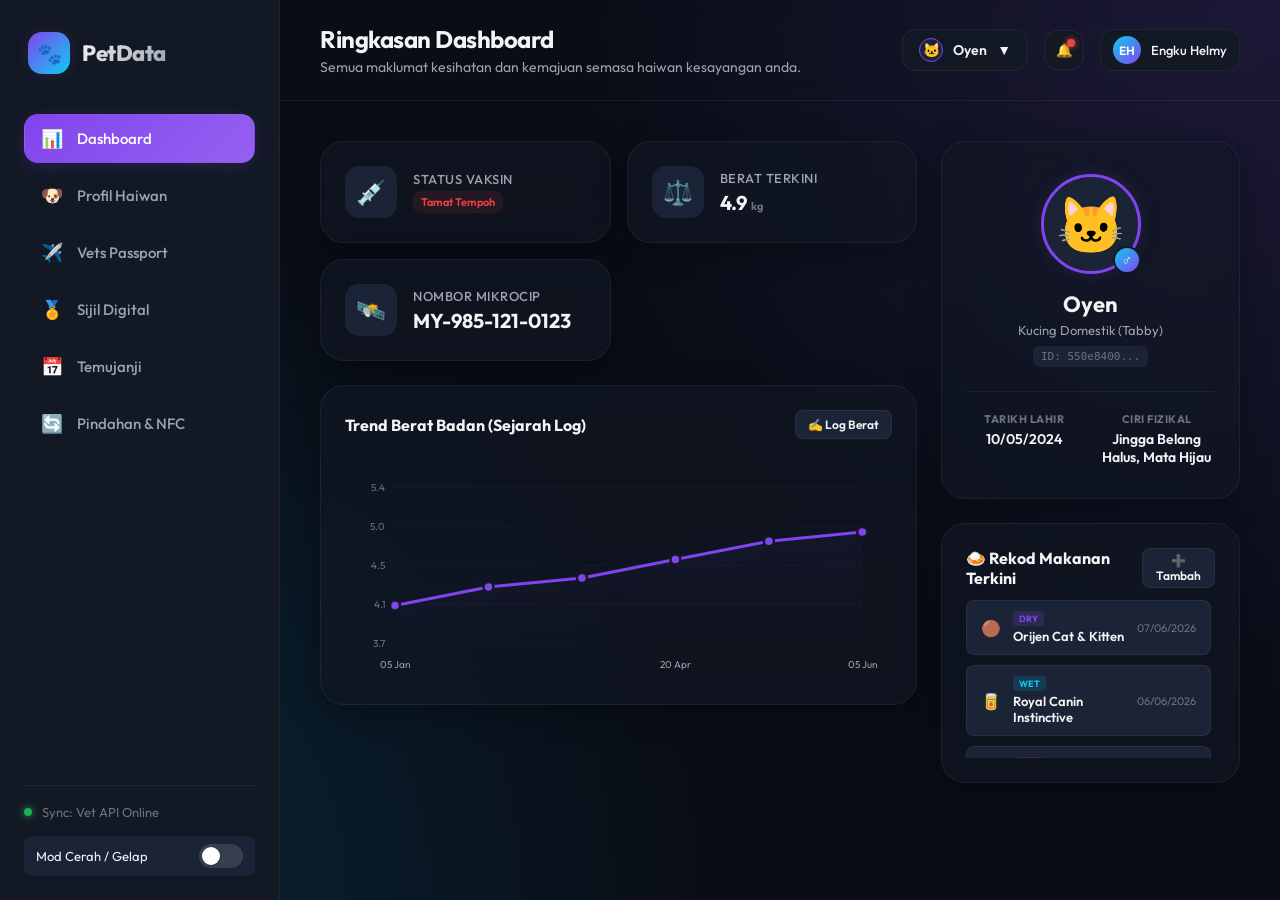
==== index.html @ 4d6a53eb "feat: Add PetData PWA dashboard - Phase 1.0 + 2.0 complete Built full-featured PWA per PETDATA_PROJE" ====
<!DOCTYPE html>
<html lang="ms">
<head>
  <meta charset="UTF-8">
  <meta name="viewport" content="width=device-width, initial-scale=1.0">
  <title>🐾 PetData — Identiti & Rekod Kesihatan Haiwan Digital</title>
  
  <!-- Manifest & PWA Tags -->
  <link rel="manifest" href="./manifest.json">
  <meta name="theme-color" content="#8B5CF6">
  <meta name="apple-mobile-web-app-capable" content="yes">
  <meta name="apple-mobile-web-app-status-bar-style" content="black-translucent">
  <meta name="apple-mobile-web-app-title" content="PetData">
  <link rel="apple-touch-icon" href="data:image/svg+xml;utf8,<svg xmlns='http://www.w3.org/2000/svg' viewBox='0 0 100 100'><rect width='100' height='100' rx='20' fill='%238B5CF6'/><text x='50' y='65' font-size='50' text-anchor='middle'>🐾</text></svg>">
  
  <!-- SEO Meta -->
  <meta name="description" content="Sistem pengurusan identiti digital dan kesihatan haiwan peliharaan bersepadu di bawah DVS Malaysia. Rekod vaksin, temujanji, pasport perjalanan, dan pindah hak milik digital.">
  <meta property="og:title" content="PetData — Identiti & Rekod Kesihatan Haiwan Digital">
  <meta property="og:description" content="Simpan profil, semak vaksinasi, urus pasport perjalanan, dan tempah rawatan klinik veterinar secara atas talian.">
  <meta property="og:type" content="website">

  <!-- Core Stylesheet -->
  <link rel="stylesheet" href="./style.css">
</head>
<body>
  <div class="app-container">
    
    <!-- --- Sidebar Navigation --- -->
    <aside class="sidebar">
      <div class="logo-container">
        <div class="logo-icon">🐾</div>
        <div class="logo-text">PetData</div>
      </div>
      
      <nav class="nav-menu">
        <div class="nav-item active" data-tab="dashboard" id="nav-dashboard">
          <span class="nav-icon">📊</span>
          <span>Dashboard</span>
        </div>
        <div class="nav-item" data-tab="profile" id="nav-profile">
          <span class="nav-icon">🐶</span>
          <span>Profil Haiwan</span>
        </div>
        <div class="nav-item" data-tab="travel" id="nav-travel">
          <span class="nav-icon">✈️</span>
          <span>Vets Passport</span>
        </div>
        <div class="nav-item" data-tab="certificates" id="nav-certificates">
          <span class="nav-icon">🏅</span>
          <span>Sijil Digital</span>
        </div>
        <div class="nav-item" data-tab="appointments" id="nav-appointments">
          <span class="nav-icon">📅</span>
          <span>Temujanji</span>
        </div>
        <div class="nav-item" data-tab="transfer-nfc" id="nav-transfer-nfc">
          <span class="nav-icon">🔄</span>
          <span>Pindahan & NFC</span>
        </div>
      </nav>
      
      <div class="sidebar-footer">
        <div class="sync-status">
          <div class="status-dot" id="sync-dot"></div>
          <span id="sync-text">Sync: Vet API Online</span>
        </div>
        <div class="theme-switch-container">
          <span>Mod Cerah / Gelap</span>
          <div class="theme-toggle" id="theme-toggle-btn" aria-label="Tukar tema visual"></div>
        </div>
      </div>
    </aside>

    <!-- --- Main Display Area --- -->
    <main class="main-window">
      
      <!-- Top Sticky Header -->
      <header class="top-header">
        <div class="header-title-section">
          <h1 id="page-title">Ringkasan Dashboard</h1>
          <p id="page-subtitle">Semua maklumat kesihatan dan kemajuan semasa haiwan kesayangan anda.</p>
        </div>
        
        <div class="header-controls">
          <!-- Pet Switcher Dropdown -->
          <div class="pet-selector-wrapper">
            <button class="pet-select-btn" id="pet-switcher-trigger">
              <div class="pet-avatar-mini" id="current-pet-avatar">🐱</div>
              <span id="current-pet-name">Loading...</span>
              <span>▼</span>
            </button>
            <div class="pet-switcher-dropdown" id="pet-switcher-dd">
              <!-- Rendered Dynamically via JS -->
              <div class="add-pet-dd-btn" id="add-pet-trigger">➕ Daftar Haiwan Baru</div>
            </div>
          </div>

          <!-- Notification Bell -->
          <button class="notif-btn" id="notif-btn-trigger" aria-label="Notifikasi">
            <span>🔔</span>
            <div class="notif-badge" id="notif-badge"></div>
          </button>
          
          <!-- User Profile -->
          <div class="user-profile-badge">
            <div class="user-avatar">EH</div>
            <span class="user-name">Engku Helmy</span>
          </div>
        </div>
      </header>

      <!-- Content Window -->
      <div class="content-body">
        
        <!-- --- SECTION 1: DASHBOARD --- -->
        <section class="tab-pane active" id="tab-dashboard">
          <div class="dashboard-grid">
            
            <div class="dashboard-left">
              <!-- Quick Stats row -->
              <div class="widget-row">
                <div class="glass-card metric-card">
                  <div class="metric-icon">💉</div>
                  <div class="metric-data">
                    <h3>Status Vaksin</h3>
                    <div class="metric-value" id="dash-vaccine-status"><span class="badge badge-green">Kemaskini</span></div>
                  </div>
                </div>
                <div class="glass-card metric-card">
                  <div class="metric-icon">⚖️</div>
                  <div class="metric-data">
                    <h3>Berat Terkini</h3>
                    <div class="metric-value"><span id="dash-weight-value">--</span> <span class="metric-label">kg</span></div>
                  </div>
                </div>
                <div class="glass-card metric-card">
                  <div class="metric-icon">🛰️</div>
                  <div class="metric-data">
                    <h3>Nombor Mikrocip</h3>
                    <div class="metric-value" id="dash-chip-value">--</div>
                  </div>
                </div>
              </div>

              <!-- Weight Chart Widget -->
              <div class="glass-card chart-widget">
                <div class="chart-header">
                  <span class="chart-title">Trend Berat Badan (Sejarah Log)</span>
                  <div class="chart-controls">
                    <button class="chart-btn" id="add-weight-log-btn">✍️ Log Berat</button>
                  </div>
                </div>
                <div class="chart-container" id="weight-chart-holder">
                  <!-- SVG Graph dynamically rendered here -->
                </div>
              </div>
            </div>

            <div class="dashboard-right">
              <!-- Quick Identity Card -->
              <div class="glass-card pet-identity-card">
                <div class="pet-avatar-large-container">
                  <div class="pet-avatar-large" id="dash-pet-avatar" style="font-size: 56px; display: flex; align-items: center; justify-content: center; background-color: var(--bg-tertiary);">🐱</div>
                  <div class="pet-tag-indicator" id="dash-pet-gender-icon">♀️</div>
                </div>
                <h2 class="pet-name-large" id="dash-pet-name">--</h2>
                <div class="pet-breed-large" id="dash-pet-breed">--</div>
                <div class="pet-uuid" id="dash-pet-uuid">--</div>
                
                <div class="profile-quick-stats">
                  <div class="stat-item">
                    <h4>Tarikh Lahir</h4>
                    <p id="dash-pet-dob">--</p>
                  </div>
                  <div class="stat-item">
                    <h4>Ciri Fizikal</h4>
                    <p id="dash-pet-colors">--</p>
                  </div>
                </div>
              </div>

              <!-- Food Log Quick View -->
              <div class="glass-card food-history-widget">
                <div class="chart-header">
                  <span class="chart-title">🍛 Rekod Makanan Terkini</span>
                  <button class="chart-btn" id="add-food-log-btn" style="padding: 4px 8px;">➕ Tambah</button>
                </div>
                <div class="food-log-list" id="dash-food-logs-container">
                  <!-- Dynamic render -->
                </div>
              </div>
            </div>

          </div>
        </section>

        <!-- --- SECTION 2: ANIMAL PROFILE --- -->
        <section class="tab-pane" id="tab-profile">
          <div class="dashboard-grid">
            
            <div class="dashboard-left">
              <div class="glass-card">
                <h2 style="margin-bottom: 20px;">Maklumat Pengenalan & Ciri Haiwan</h2>
                <form id="pet-info-form" style="display: grid; grid-template-columns: 1fr 1fr; gap: 16px;">
                  <div class="form-group">
                    <label for="prof-pet-name">Nama Haiwan</label>
                    <input type="text" class="form-control" id="prof-pet-name" required>
                  </div>
                  <div class="form-group">
                    <label for="prof-pet-species">Spesies / Baka</label>
                    <input type="text" class="form-control" id="prof-pet-species" required>
                  </div>
                  <div class="form-group">
                    <label for="prof-pet-gender">Jantina</label>
                    <select class="form-control" id="prof-pet-gender">
                      <option value="Jantan">Jantan (Male)</option>
                      <option value="Betina">Betina (Female)</option>
                    </select>
                  </div>
                  <div class="form-group">
                    <label for="prof-pet-dob">Tarikh Lahir (DOB)</label>
                    <input type="date" class="form-control" id="prof-pet-dob" required>
                  </div>
                  <div class="form-group">
                    <label for="prof-pet-chip-no">Nombor Mikrocip</label>
                    <input type="text" class="form-control" id="prof-pet-chip-no">
                  </div>
                  <div class="form-group">
                    <label for="prof-pet-chip-color">Warna Mikrocip</label>
                    <input type="text" class="form-control" id="prof-pet-chip-color">
                  </div>
                  <div class="form-group" style="grid-column: span 2;">
                    <label for="prof-pet-physical">Warna & Ciri Fizikal</label>
                    <input type="text" class="form-control" id="prof-pet-physical">
                  </div>
                  <div class="form-group" style="grid-column: span 2; display: flex; justify-content: flex-end; margin-top: 10px;">
                    <button type="submit" class="btn-primary">💾 Simpan Kemaskini</button>
                  </div>
                </form>
              </div>
            </div>

            <div class="dashboard-right">
              <div class="glass-card">
                <h3 style="margin-bottom: 16px;">Log Berat Badan Lengkap</h3>
                <form id="weight-manual-form" style="display: flex; gap: 10px; margin-bottom: 16px;">
                  <input type="number" step="0.1" class="form-control" id="weight-input-kg" placeholder="Berat (kg)" required style="flex-grow: 1;">
                  <button type="submit" class="btn-primary" style="padding: 10px 16px;">Simpan</button>
                </form>
                <div style="max-height: 250px; overflow-y: auto;">
                  <table class="history-table" style="width: 100%;">
                    <thead>
                      <tr>
                        <th>Tarikh</th>
                        <th>Berat (kg)</th>
                      </tr>
                    </thead>
                    <tbody id="profile-weight-table-body">
                      <!-- Render via JS -->
                    </tbody>
                  </table>
                </div>
              </div>
            </div>

          </div>
        </section>

        <!-- --- SECTION 3: TRAVEL HISTORY --- -->
        <section class="tab-pane" id="tab-travel">
          <div style="max-width: 800px; margin: 0 auto;">
            <div class="glass-card" style="margin-bottom: 24px;">
              <h2 style="margin-bottom: 12px;">✈️ Rekod Perjalanan (Vets Passport API)</h2>
              <p style="font-size: 14px; color: var(--text-secondary);">
                Menyemak sejarah perjalanan rentas sempadan bagi haiwan peliharaan anda yang telah didaftarkan dengan Jabatan Perkhidmatan Veterinar Malaysia (DVS).
              </p>
            </div>
            
            <div class="timeline" id="travel-timeline">
              <!-- Timelines generated via JS -->
            </div>
          </div>
        </section>

        <!-- --- SECTION 4: CERTIFICATES --- -->
        <section class="tab-pane" id="tab-certificates">
          <div style="margin-bottom: 24px; display: flex; justify-content: space-between; align-items: center; flex-wrap: wrap; gap: 16px;">
            <div>
              <h2>🏅 Vault Sijil Digital Rasmi</h2>
              <p style="font-size: 14px; color: var(--text-secondary); margin-top: 4px;">Sijil digital sah berhubung terus dengan pangkalan data Vet Registry API.</p>
            </div>
            <button class="btn-primary" id="request-cert-btn">➕ Pohon Sijil Baru</button>
          </div>

          <div class="certs-grid" id="certs-container">
            <!-- Render via JS -->
          </div>
        </section>

        <!-- --- SECTION 5: APPOINTMENTS --- -->
        <section class="tab-pane" id="tab-appointments">
          <div class="appointment-booking-grid">
            
            <div class="glass-card">
              <h2 style="margin-bottom: 20px;">📅 Tempah Temujanji Veterinar</h2>
              <form id="appointment-booking-form">
                <div class="form-group">
                  <label for="apt-service">Jenis Temujanji</label>
                  <select class="form-control" id="apt-service" required>
                    <option value="Vaksinasi & Imunisasi">Vaksinasi & Imunisasi (Vaccine)</option>
                    <option value="Pemeriksaan Kesihatan Biasa">Pemeriksaan Kesihatan Biasa (General Checkup)</option>
                    <option value="Rawatan Penyakit / Sakit">Rawatan Penyakit / Sakit (Treatment)</option>
                    <option value="Pembedahan / Neutering">Pembedahan / Sterilisasi (Surgery/Neutering)</option>
                  </select>
                </div>
                
                <div class="form-group">
                  <label for="apt-clinic">Pilih Klinik Veterinar Kerajaan</label>
                  <select class="form-control" id="apt-clinic" required>
                    <option value="Klinik Veterinar Kerajaan Daerah Petaling">Klinik Veterinar Kerajaan Daerah Petaling</option>
                    <option value="Jabatan Perkhidmatan Veterinar Negeri Selangor">Jabatan Perkhidmatan Veterinar Negeri Selangor (Shah Alam)</option>
                    <option value="Klinik Veterinar Kerajaan Wilayah Persekutuan">Klinik Veterinar Kerajaan Wilayah Persekutuan (Cheras)</option>
                    <option value="Klinik Veterinar Kerajaan Daerah Klang">Klinik Veterinar Kerajaan Daerah Klang</option>
                  </select>
                </div>

                <div class="form-group" style="margin-top: 16px;">
                  <label>Pilih Tarikh & Masa Slot</label>
                  <div class="calendar-picker" style="margin-top: 8px;">
                    <div class="calendar-header">
                      <span id="cal-month-year">Jun 2026</span>
                    </div>
                    <div class="calendar-grid" id="cal-grid-days">
                      <!-- Dynamically build days in JS -->
                    </div>
                  </div>
                </div>

                <div class="form-group" style="margin-top: 16px;">
                  <label>Slot Masa Tersedia</label>
                  <div class="slots-grid" id="slots-time-container">
                    <!-- Rendered in JS -->
                  </div>
                </div>

                <div style="display: flex; justify-content: flex-end; margin-top: 24px;">
                  <button type="submit" class="btn-primary" id="btn-book-appointment">📅 Confirm Slot Booking</button>
                </div>
              </form>
            </div>

            <div class="dashboard-right">
              <div class="glass-card">
                <h3 style="margin-bottom: 16px;">Temujanji Akan Datang</h3>
                <div style="display: flex; flex-direction: column; gap: 12px;" id="upcoming-appointments-list">
                  <!-- Dynamic items -->
                </div>
              </div>
            </div>

          </div>
        </section>

        <!-- --- SECTION 6: TRANSFER & NFC --- -->
        <section class="tab-pane" id="tab-transfer-nfc">
          <div class="dashboard-grid">
            
            <div class="dashboard-left">
              <!-- Ownership Transfer Wizard -->
              <div class="glass-card">
                <h2 style="margin-bottom: 8px;">🔄 Pindahan Hak Milik (Ownership Transfer)</h2>
                <p style="font-size: 13px; color: var(--text-secondary); margin-bottom: 24px;">Pindahkan profil haiwan secara sah kepada pemilik baru menggunakan pengesahan data MyGovID.</p>
                
                <div class="step-wizard">
                  <div class="step-node active" id="step-node-1">
                    <div class="step-circle">1</div>
                    <span>Maklumat Baru</span>
                  </div>
                  <div class="step-node" id="step-node-2">
                    <div class="step-circle">2</div>
                    <span>Pengesahan PIN</span>
                  </div>
                  <div class="step-node" id="step-node-3">
                    <div class="step-circle">3</div>
                    <span>Selesai</span>
                  </div>
                </div>

                <!-- Step 1 Content -->
                <div id="transfer-step-1-content">
                  <form id="transfer-initiate-form">
                    <div class="form-group">
                      <label for="trans-owner-ic">No. Kad Pengenalan (IC) Pemilik Baru</label>
                      <input type="text" class="form-control" id="trans-owner-ic" placeholder="Cth: 920815105233" required>
                    </div>
                    <div class="form-group">
                      <label for="trans-owner-email">Alamat Email Pemilik Baru</label>
                      <input type="email" class="form-control" id="trans-owner-email" placeholder="Cth: newowner@email.com" required>
                    </div>
                    <div class="form-group">
                      <label for="trans-reason">Sebab Pindahan</label>
                      <textarea class="form-control" id="trans-reason" rows="3" placeholder="Sebab penyerahan pemilikan..." required></textarea>
                    </div>
                    <div style="display: flex; justify-content: flex-end; margin-top: 16px;">
                      <button type="submit" class="btn-primary">Seterusnya ➡️</button>
                    </div>
                  </form>
                </div>

                <!-- Step 2 Content -->
                <div id="transfer-step-2-content" style="display: none; text-align: center; padding: 20px 0;">
                  <p style="margin-bottom: 16px;">Sila masukkan **PIN Pengesahan Kripto** pemilik semasa untuk meluluskan pindahan ini.</p>
                  <form id="transfer-pin-form" style="max-width: 300px; margin: 0 auto;">
                    <div class="form-group">
                      <input type="password" class="form-control" id="trans-pin-input" maxlength="6" placeholder="******" style="text-align: center; font-size: 24px; letter-spacing: 12px;" required>
                    </div>
                    <div style="display: flex; justify-content: center; gap: 12px; margin-top: 16px;">
                      <button type="button" class="btn-secondary" id="btn-cancel-transfer">Batal</button>
                      <button type="submit" class="btn-primary">Sahkan Transaksi 🔑</button>
                    </div>
                  </form>
                </div>

                <!-- Step 3 Content -->
                <div id="transfer-step-3-content" style="display: none; text-align: center; padding: 30px 0;">
                  <span style="font-size: 48px;">✅</span>
                  <h3 style="margin-top: 16px;">Pindahan Selesai & Berjaya!</h3>
                  <p style="font-size: 13px; color: var(--text-secondary); margin-top: 8px; max-width: 400px; margin-left: auto; margin-right: auto;">
                    Sijil pemilikan baharu sedang dijana. Notifikasi pengesahan telah dihantar kepada pemilik baru melalui e-mel dan akaun MyGovID mereka.
                  </p>
                  <button type="button" class="btn-primary" id="btn-reset-transfer" style="margin: 24px auto 0 auto;">Selesai</button>
                </div>
              </div>

              <!-- Ownership Log History -->
              <div class="glass-card" style="margin-top: 24px;">
                <h3>Rekod Log Pindahan Terdahulu (Audit Log)</h3>
                <div style="overflow-x: auto;">
                  <table class="history-table">
                    <thead>
                      <tr>
                        <th>Tarikh</th>
                        <th>Dari Pemilik</th>
                        <th>Kepada Pemilik</th>
                        <th>Status</th>
                      </tr>
                    </thead>
                    <tbody id="transfer-history-tbody">
                      <!-- Rendered dynamically -->
                    </tbody>
                  </table>
                </div>
              </div>
            </div>

            <div class="dashboard-right">
              <!-- NFC Integration Panel -->
              <div class="glass-card">
                <div class="nfc-widget">
                  <div class="nfc-status-info">
                    <div class="nfc-badge-pulse" id="nfc-pulse-indicator">
                      <div class="nfc-pulse-dot"></div>
                      <span id="nfc-status-text">Collar Active</span>
                    </div>
                    <h3 style="margin-top: 8px;">IoT Collar Smart NFC</h3>
                    <p style="font-size: 12px; color: var(--text-secondary); max-width: 200px;">
                      Imbas tag kolar pintar untuk akses pantas profil awam bagi haiwan peliharaan.
                    </p>
                  </div>
                  <button class="nfc-btn-toggle" id="btn-toggle-nfc">NFC Aktif</button>
                </div>

                <div style="margin-top: 24px; padding-top: 20px; border-top: 1px solid var(--border-color);">
                  <div class="form-group">
                    <label>UID Tag NFC Semasa</label>
                    <div style="display: flex; gap: 8px;">
                      <input type="text" class="form-control" id="nfc-uid-display" value="NTAG215_90A45F3C28" readonly style="flex-grow: 1; font-family: monospace; font-size: 13px;">
                      <button class="btn-secondary" id="btn-re-register-nfc" style="padding: 10px 14px;">Edit</button>
                    </div>
                  </div>
                </div>

                <div style="margin-top: 20px; padding: 12px; background-color: var(--bg-tertiary); border-radius: var(--radius-md); font-size: 12px;">
                  <strong>💡 Mod Kecemasan (Lost Mode):</strong> Jika haiwan anda hilang, pastikan kolar NFC diaktifkan supaya orang awam yang mengimbas tag boleh menghubungi anda secara selamat tanpa mendedahkan data privasi.
                </div>
                
                <button class="btn-secondary" id="btn-preview-public-profile" style="width: 100%; margin-top: 16px; font-weight: 600;">👁️ Lihat Profil Awam NFC</button>
              </div>
            </div>

          </div>
        </section>

      </div>
    </main>

  </div>

  <!-- --- NOTIFICATION BANNER CONTAINER --- -->
  <div class="toast-container" id="toast-holder"></div>

  <!-- --- MODAL 1: ADD / REGISTER NEW PET --- -->
  <div class="modal-overlay" id="modal-add-pet">
    <div class="modal-content">
      <div class="modal-header">
        <h3 class="modal-title">🐾 Daftar Profil Haiwan Baharu</h3>
        <button class="modal-close" id="modal-add-pet-close">&times;</button>
      </div>
      <form id="add-pet-form">
        <div class="modal-body">
          <div class="form-group">
            <label for="add-pet-name">Nama Haiwan</label>
            <input type="text" class="form-control" id="add-pet-name" placeholder="Cth: Oyen" required>
          </div>
          <div class="form-group">
            <label for="add-pet-species">Spesies / Baka</label>
            <input type="text" class="form-control" id="add-pet-species" placeholder="Cth: Kucing Tabby, Golden Retriever" required>
          </div>
          <div class="form-group">
            <label for="add-pet-gender">Jantina</label>
            <select class="form-control" id="add-pet-gender">
              <option value="Jantan">Jantan (Male)</option>
              <option value="Betina">Betina (Female)</option>
            </select>
          </div>
          <div class="form-group">
            <label for="add-pet-dob">Tarikh Lahir (DOB)</label>
            <input type="date" class="form-control" id="add-pet-dob" required>
          </div>
          <div class="form-group">
            <label for="add-pet-weight">Berat Awal (kg)</label>
            <input type="number" step="0.1" class="form-control" id="add-pet-weight" placeholder="Cth: 4.2" required>
          </div>
        </div>
        <div class="modal-footer">
          <button type="button" class="btn-secondary" id="modal-add-pet-cancel">Batal</button>
          <button type="submit" class="btn-primary">Daftar Profil 💾</button>
        </div>
      </form>
    </div>
  </div>

  <!-- --- MODAL 2: ADD FOOD LOG ENTRY --- -->
  <div class="modal-overlay" id="modal-food-log">
    <div class="modal-content">
      <div class="modal-header">
        <h3 class="modal-title">🍛 Tambah Sejarah Makanan</h3>
        <button class="modal-close" id="modal-food-log-close">&times;</button>
      </div>
      <form id="add-food-form">
        <div class="modal-body">
          <div class="form-group">
            <label for="food-type">Kategori Makanan</label>
            <select class="form-control" id="food-type" required>
              <option value="dry">Makanan Kering (Dry Food)</option>
              <option value="wet">Makanan Basah (Wet Food)</option>
              <option value="raw">Makanan Mentah (Raw Diet)</option>
              <option value="supplement">Suplemen / Vitamin</option>
            </select>
          </div>
          <div class="form-group">
            <label for="food-brand">Jenama & Nama Makanan</label>
            <input type="text" class="form-control" id="food-brand" placeholder="Cth: Royal Canin Fit 32" required>
          </div>
        </div>
        <div class="modal-footer">
          <button type="button" class="btn-secondary" id="modal-food-log-cancel">Batal</button>
          <button type="submit" class="btn-primary">Simpan Log 💾</button>
        </div>
      </form>
    </div>
  </div>

  <!-- --- MODAL 3: CERTIFICATE PRINT PREVIEW / QR VERIFICATION --- -->
  <div class="modal-overlay" id="modal-cert-viewer">
    <div class="modal-content" style="max-width: 650px;">
      <div class="modal-header">
        <h3 class="modal-title" id="cert-viewer-title">Sijil Digital Pendaftaran</h3>
        <button class="modal-close" id="modal-cert-viewer-close">&times;</button>
      </div>
      <div class="modal-body" id="cert-printable-area" style="padding: 30px; font-family: 'Outfit', sans-serif;">
        <!-- Printable / visual design system cert -->
        <div style="border: 4px double var(--primary); padding: 24px; border-radius: 12px; background-color: var(--bg-secondary); position: relative;">
          <!-- Badge overlay -->
          <div style="position: absolute; top: 20px; right: 20px; text-align: center;">
            <div id="cert-qr-holder" style="background: white; padding: 6px; border-radius: 8px; display: inline-block; margin-bottom: 4px;">
              <!-- Placeholder QR -->
              <svg width="64" height="64" viewBox="0 0 100 100" fill="black"><rect width="10" height="10" x="5" y="5"/><rect width="10" height="10" x="85" y="5"/><rect width="10" height="10" x="5" y="85"/><rect width="5" height="5" x="20" y="20"/><rect width="5" height="5" x="40" y="40"/><rect width="10" height="5" x="60" y="70"/><rect width="5" height="10" x="75" y="20"/><rect width="5" height="5" x="20" y="70"/><rect width="10" height="10" x="50" y="10"/><rect width="5" height="5" x="80" y="80"/></svg>
            </div>
            <div style="font-size: 8px; font-weight: 700; color: var(--text-secondary); text-transform: uppercase;">SCAN TO VERIFY</div>
          </div>
          
          <div style="text-align: center; margin-bottom: 24px;">
            <span style="font-size: 36px;">🇲🇾</span>
            <h2 style="font-size: 18px; letter-spacing: 1px; color: var(--text-primary); margin-top: 6px; font-weight: 800;">JABATAN PERKHIDMATAN VETERINAR MALAYSIA</h2>
            <p style="font-size: 10px; color: var(--text-muted); text-transform: uppercase; letter-spacing: 0.5px;">State Veterinary Services Department</p>
          </div>
          
          <div style="margin-bottom: 16px; text-align: center;">
            <h1 id="cert-title-internal" style="font-size: 20px; font-weight: 800; color: var(--primary);">SIJIL PENDAFTARAN HAIWAN KESAYANGAN</h1>
            <p style="font-size: 11px; color: var(--text-muted); font-family: monospace;" id="cert-id-internal">ID: PD-REG-88C15A</p>
          </div>

          <div style="display: grid; grid-template-columns: 1fr 1fr; gap: 16px; margin-top: 24px; font-size: 13px; border-top: 1px solid var(--border-color); padding-top: 16px;">
            <div>
              <span style="color: var(--text-muted); font-size: 11px; text-transform: uppercase; display: block; margin-bottom: 2px;">NAMA HAIWAN</span>
              <strong id="cert-pet-name-internal">--</strong>
            </div>
            <div>
              <span style="color: var(--text-muted); font-size: 11px; text-transform: uppercase; display: block; margin-bottom: 2px;">SPESIES / BAKA</span>
              <strong id="cert-breed-internal">--</strong>
            </div>
            <div>
              <span style="color: var(--text-muted); font-size: 11px; text-transform: uppercase; display: block; margin-bottom: 2px;">JANTINA / DOB</span>
              <strong id="cert-gender-dob-internal">--</strong>
            </div>
            <div>
              <span style="color: var(--text-muted); font-size: 11px; text-transform: uppercase; display: block; margin-bottom: 2px;">NO. MIKROCIP</span>
              <strong id="cert-chip-internal">--</strong>
            </div>
          </div>
          
          <div style="margin-top: 20px; font-size: 12px; border-top: 1px solid var(--border-color); padding-top: 16px; text-align: center;">
            <span style="color: var(--text-muted); font-size: 11px; text-transform: uppercase; display: block; margin-bottom: 2px;">PEMILIK BERDAFTAR</span>
            <strong style="font-size: 14px; color: var(--text-primary);">ENGKU HELMY BIN ENGKU MUSA</strong>
          </div>

          <div style="margin-top: 24px; display: flex; justify-content: space-between; align-items: flex-end; font-size: 11px; color: var(--text-muted);">
            <div>
              <span>Tarikh Dikeluarkan: <strong id="cert-issue-date">02/06/2026</strong></span><br>
              <span>Sah Sehingga: <strong id="cert-expiry-date">Kekal</strong></span>
            </div>
            <div style="text-align: right;">
              <span style="display: block; font-family: monospace; font-size: 9px; color: var(--success);">DIGITALLY SIGNED BY DVS VET REGISTRY</span>
              <span style="font-size: 8px;">Key Hash: SHA256_88C15A...</span>
            </div>
          </div>
        </div>
      </div>
      <div class="modal-footer">
        <button type="button" class="btn-secondary" id="modal-cert-viewer-close-btn">Tutup</button>
        <button type="button" class="btn-primary" id="btn-print-certificate">🖨️ Cetak / Muat Turun PDF</button>
      </div>
    </div>
  </div>

  <!-- --- MODAL 4: PUBLIC MINI-PROFILE PREVIEW (NFC SIMULATOR) --- -->
  <div class="modal-overlay" id="modal-public-profile">
    <div class="modal-content" style="max-width: 420px; border-color: var(--secondary);">
      <div class="modal-header" style="border-bottom-color: var(--border-color);">
        <h3 class="modal-title">📡 NFC Tag Mini-Profil Awam</h3>
        <button class="modal-close" id="modal-public-close">&times;</button>
      </div>
      <div class="modal-body" style="text-align: center; padding: 24px;">
        <div style="width: 80px; height: 80px; border-radius: 50%; border: 3px solid var(--secondary); margin: 0 auto 16px auto; font-size: 40px; display: flex; align-items: center; justify-content: center; background-color: var(--bg-tertiary);" id="pub-avatar">🐱</div>
        
        <h2 id="pub-pet-name">--</h2>
        <span class="badge badge-green" id="pub-status" style="margin-top: 8px;">STATUS: SIHAT</span>
        
        <div style="display: flex; flex-direction: column; gap: 10px; margin-top: 24px; text-align: left; background-color: var(--bg-tertiary); padding: 16px; border-radius: var(--radius-md); font-size: 13px; border: 1px solid var(--border-color);">
          <div><strong>🧬 Spesies / Baka:</strong> <span id="pub-breed">--</span></div>
          <div><strong>🎨 Ciri Fizikal:</strong> <span id="pub-colors">--</span></div>
          <div><strong>🛰️ No. Mikrocip:</strong> <span id="pub-chip" style="font-family: monospace;">--</span></div>
          <div><strong>📞 Hubungi Pemilik:</strong> <span id="pub-contact">Engku Helmy (+6019-XXXX882)</span></div>
        </div>

        <div style="margin-top: 24px;" id="report-found-section">
          <button class="btn-primary" id="btn-report-found" style="width: 100%; background: linear-gradient(135deg, var(--danger), #dc2626); box-shadow: 0 4px 15px rgba(239,68,68,0.2);">📢 Laporkan Haiwan Ini Jumpa / Hilang</button>
        </div>
      </div>
      <div class="modal-footer">
        <button type="button" class="btn-secondary" id="modal-public-close-btn" style="width: 100%;">Tutup Simulasi Scan</button>
      </div>
    </div>
  </div>

  <!-- --- SCRIPTS --- -->
  <script src="./app.js"></script>
</body>
</html>
---- style.css ----
@import url('https://fonts.googleapis.com/css2?family=Outfit:wght@300;400;500;600;700;800&display=swap');

/* --- Root Variables & Theme Tokens --- */
:root {
  /* Colors - HSL Base (Dark Mode default) */
  --bg-primary: #090d16;
  --bg-secondary: #121824;
  --bg-tertiary: #1b2336;
  --border-color: rgba(255, 255, 255, 0.06);
  --border-color-hover: rgba(255, 255, 255, 0.12);
  
  --text-primary: #f3f4f6;
  --text-secondary: #9ca3af;
  --text-muted: #6b7280;

  --primary: hsl(262, 83%, 60%);
  --primary-hover: hsl(262, 83%, 66%);
  --primary-glow: rgba(139, 92, 246, 0.15);
  
  --secondary: hsl(190, 90%, 50%);
  --secondary-hover: hsl(190, 90%, 60%);
  --secondary-glow: rgba(6, 189, 254, 0.15);

  --success: hsl(142, 72%, 40%);
  --success-bg: rgba(16, 185, 129, 0.1);
  --warning: hsl(38, 92%, 50%);
  --warning-bg: rgba(245, 158, 11, 0.1);
  --danger: hsl(0, 84%, 60%);
  --danger-bg: rgba(239, 68, 68, 0.1);

  --glass-bg: rgba(18, 24, 36, 0.65);
  --glass-blur: 16px;
  --glass-shadow: 0 8px 32px 0 rgba(0, 0, 0, 0.3);

  --font-main: 'Outfit', -apple-system, BlinkMacSystemFont, "Segoe UI", Roboto, sans-serif;
  
  --radius-sm: 8px;
  --radius-md: 14px;
  --radius-lg: 24px;
  
  --transition-fast: 0.2s cubic-bezier(0.4, 0, 0.2, 1);
  --transition-normal: 0.3s cubic-bezier(0.4, 0, 0.2, 1);
  --transition-slow: 0.5s cubic-bezier(0.4, 0, 0.2, 1);
}

/* Light Mode Override */
[data-theme="light"] {
  --bg-primary: #f8fafc;
  --bg-secondary: #ffffff;
  --bg-tertiary: #f1f5f9;
  --border-color: rgba(0, 0, 0, 0.06);
  --border-color-hover: rgba(0, 0, 0, 0.12);
  
  --text-primary: #0f172a;
  --text-secondary: #475569;
  --text-muted: #94a3b8;

  --primary: hsl(262, 83%, 54%);
  --primary-hover: hsl(262, 83%, 45%);
  --primary-glow: rgba(139, 92, 246, 0.1);

  --glass-bg: rgba(255, 255, 255, 0.75);
  --glass-shadow: 0 8px 32px 0 rgba(31, 38, 135, 0.06);
}

/* --- Base & Reset Rules --- */
* {
  box-sizing: border-box;
  margin: 0;
  padding: 0;
  scrollbar-width: thin;
  scrollbar-color: var(--border-color-hover) transparent;
}

::-webkit-scrollbar {
  width: 6px;
  height: 6px;
}
::-webkit-scrollbar-thumb {
  background: var(--border-color-hover);
  border-radius: 10px;
}
::-webkit-scrollbar-track {
  background: transparent;
}

body {
  font-family: var(--font-main);
  background-color: var(--bg-primary);
  color: var(--text-primary);
  min-height: 100vh;
  display: flex;
  overflow-x: hidden;
  transition: background-color var(--transition-normal), color var(--transition-normal);
}

button, input, select, textarea {
  font-family: inherit;
  color: inherit;
  outline: none;
}

a {
  text-decoration: none;
  color: inherit;
}

/* --- App Shell Layout --- */
.app-container {
  display: flex;
  width: 100vw;
  height: 100vh;
  position: relative;
  overflow: hidden;
}

/* --- Sidebar --- */
.sidebar {
  width: 280px;
  background-color: var(--bg-secondary);
  border-right: 1px solid var(--border-color);
  display: flex;
  flex-direction: column;
  padding: 24px;
  flex-shrink: 0;
  transition: width var(--transition-normal), transform var(--transition-normal);
  z-index: 100;
}

.logo-container {
  display: flex;
  align-items: center;
  gap: 12px;
  margin-bottom: 32px;
  padding: 8px 4px;
}

.logo-icon {
  background: linear-gradient(135deg, var(--primary), var(--secondary));
  width: 42px;
  height: 42px;
  border-radius: var(--radius-md);
  display: flex;
  align-items: center;
  justify-content: center;
  font-size: 20px;
  box-shadow: 0 0 15px var(--primary-glow);
}

.logo-text {
  font-weight: 800;
  font-size: 22px;
  letter-spacing: -0.5px;
  background: linear-gradient(135deg, var(--text-primary), var(--text-secondary));
  -webkit-background-clip: text;
  -webkit-text-fill-color: transparent;
}

.nav-menu {
  display: flex;
  flex-direction: column;
  gap: 8px;
  flex-grow: 1;
}

.nav-item {
  display: flex;
  align-items: center;
  gap: 14px;
  padding: 12px 16px;
  border-radius: var(--radius-md);
  font-size: 15px;
  font-weight: 500;
  color: var(--text-secondary);
  border: 1px solid transparent;
  cursor: pointer;
  transition: all var(--transition-fast);
}

.nav-item:hover {
  color: var(--text-primary);
  background-color: var(--bg-tertiary);
  border-color: var(--border-color);
  transform: translateX(4px);
}

.nav-item.active {
  color: #ffffff;
  background: linear-gradient(135deg, var(--primary), var(--primary-hover));
  box-shadow: 0 4px 20px var(--primary-glow);
  transform: translateX(0);
}

.nav-icon {
  font-size: 18px;
}

/* Sidebar Footer (Theme & Sync status) */
.sidebar-footer {
  margin-top: 24px;
  padding-top: 18px;
  border-top: 1px solid var(--border-color);
  display: flex;
  flex-direction: column;
  gap: 16px;
}

.sync-status {
  display: flex;
  align-items: center;
  gap: 10px;
  font-size: 13px;
  color: var(--text-muted);
}

.status-dot {
  width: 8px;
  height: 8px;
  border-radius: 50%;
  background-color: var(--success);
  box-shadow: 0 0 8px var(--success);
  position: relative;
}

.status-dot.syncing {
  background-color: var(--warning);
  box-shadow: 0 0 8px var(--warning);
  animation: pulse-warn 1.5s infinite alternate;
}

@keyframes pulse-warn {
  0% { opacity: 0.4; }
  100% { opacity: 1; }
}

/* --- Theme Toggle Switch --- */
.theme-switch-container {
  display: flex;
  align-items: center;
  justify-content: space-between;
  background-color: var(--bg-tertiary);
  padding: 8px 12px;
  border-radius: var(--radius-sm);
  font-size: 13px;
}

.theme-toggle {
  width: 44px;
  height: 24px;
  background-color: var(--border-color-hover);
  border-radius: 12px;
  position: relative;
  cursor: pointer;
  transition: background-color var(--transition-fast);
}

.theme-toggle::before {
  content: '';
  position: absolute;
  top: 3px;
  left: 3px;
  width: 18px;
  height: 18px;
  background-color: #ffffff;
  border-radius: 50%;
  transition: transform var(--transition-fast);
  box-shadow: 0 1px 3px rgba(0,0,0,0.2);
}

[data-theme="light"] .theme-toggle {
  background-color: var(--primary);
}

[data-theme="light"] .theme-toggle::before {
  transform: translateX(20px);
}

/* --- Main Display Window --- */
.main-window {
  flex-grow: 1;
  height: 100vh;
  display: flex;
  flex-direction: column;
  overflow-y: auto;
  position: relative;
  background: radial-gradient(circle at top right, var(--primary-glow), transparent 45%),
              radial-gradient(circle at bottom left, var(--secondary-glow), transparent 45%),
              var(--bg-primary);
  background-attachment: fixed;
}

/* --- Top Header Area --- */
.top-header {
  padding: 24px 40px;
  display: flex;
  align-items: center;
  justify-content: space-between;
  border-bottom: 1px solid var(--border-color);
  backdrop-filter: blur(10px);
  position: sticky;
  top: 0;
  z-index: 10;
}

.header-title-section h1 {
  font-size: 24px;
  font-weight: 700;
  letter-spacing: -0.5px;
}

.header-title-section p {
  font-size: 14px;
  color: var(--text-secondary);
  margin-top: 4px;
}

.header-controls {
  display: flex;
  align-items: center;
  gap: 16px;
}

/* Pet Switcher UI */
.pet-selector-wrapper {
  position: relative;
}

.pet-select-btn {
  background-color: var(--bg-secondary);
  border: 1px solid var(--border-color);
  border-radius: var(--radius-md);
  padding: 8px 16px;
  display: flex;
  align-items: center;
  gap: 10px;
  font-size: 14px;
  font-weight: 600;
  cursor: pointer;
  transition: all var(--transition-fast);
}

.pet-select-btn:hover {
  background-color: var(--bg-tertiary);
  border-color: var(--border-color-hover);
}

.pet-avatar-mini {
  width: 24px;
  height: 24px;
  border-radius: 50%;
  object-fit: cover;
  background-color: var(--bg-tertiary);
  border: 1.5px solid var(--primary);
  display: flex;
  align-items: center;
  justify-content: center;
}

.pet-switcher-dropdown {
  position: absolute;
  top: calc(100% + 8px);
  right: 0;
  width: 240px;
  background-color: var(--glass-bg);
  backdrop-filter: blur(var(--glass-blur));
  border: 1px solid var(--border-color);
  border-radius: var(--radius-md);
  box-shadow: var(--glass-shadow);
  padding: 8px;
  display: none;
  flex-direction: column;
  gap: 4px;
  z-index: 50;
  transform: translateY(-10px);
  opacity: 0;
  transition: opacity var(--transition-fast), transform var(--transition-fast);
}

.pet-switcher-dropdown.show {
  display: flex;
  transform: translateY(0);
  opacity: 1;
}

.dropdown-item {
  display: flex;
  align-items: center;
  justify-content: space-between;
  padding: 10px 12px;
  border-radius: var(--radius-sm);
  cursor: pointer;
  transition: background var(--transition-fast);
}

.dropdown-item:hover {
  background-color: var(--bg-tertiary);
}

.dropdown-item-info {
  display: flex;
  align-items: center;
  gap: 10px;
}

.dropdown-item-name {
  font-size: 14px;
  font-weight: 600;
}

.dropdown-item-breed {
  font-size: 11px;
  color: var(--text-muted);
}

.add-pet-dd-btn {
  display: flex;
  align-items: center;
  justify-content: center;
  gap: 8px;
  padding: 10px;
  margin-top: 6px;
  border-top: 1px solid var(--border-color);
  font-size: 13px;
  font-weight: 600;
  color: var(--primary);
  width: 100%;
  text-align: center;
  cursor: pointer;
}

.add-pet-dd-btn:hover {
  background-color: rgba(139, 92, 246, 0.05);
}

/* User Profile Badge */
.user-profile-badge {
  display: flex;
  align-items: center;
  gap: 10px;
  padding: 6px 12px;
  border-radius: var(--radius-md);
  background-color: var(--bg-secondary);
  border: 1px solid var(--border-color);
}

.user-avatar {
  width: 28px;
  height: 28px;
  border-radius: 50%;
  background: linear-gradient(135deg, var(--secondary), var(--primary));
  display: flex;
  align-items: center;
  justify-content: center;
  font-weight: 600;
  font-size: 12px;
  color: #fff;
}

.user-name {
  font-size: 13px;
  font-weight: 500;
}

/* Notification Button */
.notif-btn {
  background: var(--bg-secondary);
  border: 1px solid var(--border-color);
  width: 40px;
  height: 40px;
  border-radius: var(--radius-md);
  display: flex;
  align-items: center;
  justify-content: center;
  cursor: pointer;
  position: relative;
  transition: all var(--transition-fast);
}

.notif-btn:hover {
  background-color: var(--bg-tertiary);
  border-color: var(--border-color-hover);
}

.notif-badge {
  position: absolute;
  top: 8px;
  right: 8px;
  width: 8px;
  height: 8px;
  background-color: var(--danger);
  border-radius: 50%;
  box-shadow: 0 0 6px var(--danger);
}

/* --- Main Dashboard Container --- */
.content-body {
  padding: 40px;
  flex-grow: 1;
}

.tab-pane {
  display: none;
  animation: fade-in 0.4s ease forwards;
}

.tab-pane.active {
  display: block;
}

@keyframes fade-in {
  from { opacity: 0; transform: translateY(10px); }
  to { opacity: 1; transform: translateY(0); }
}

/* --- Dashboard Overview Widgets --- */
.dashboard-grid {
  display: grid;
  grid-template-columns: 2fr 1fr;
  gap: 24px;
  margin-bottom: 24px;
}

@media (max-width: 1024px) {
  .dashboard-grid {
    grid-template-columns: 1fr;
  }
}

.dashboard-left {
  display: flex;
  flex-direction: column;
  gap: 24px;
}

.widget-row {
  display: grid;
  grid-template-columns: repeat(auto-fit, minmax(220px, 1fr));
  gap: 16px;
}

/* Widget Cards */
.glass-card {
  background-color: var(--glass-bg);
  backdrop-filter: blur(var(--glass-blur));
  border: 1px solid var(--border-color);
  border-radius: var(--radius-lg);
  box-shadow: var(--glass-shadow);
  padding: 24px;
  transition: border-color var(--transition-fast), transform var(--transition-fast);
  position: relative;
  overflow: hidden;
}

.glass-card:hover {
  border-color: var(--border-color-hover);
  transform: translateY(-2px);
}

.metric-card {
  display: flex;
  align-items: center;
  gap: 16px;
}

.metric-icon {
  width: 52px;
  height: 52px;
  border-radius: var(--radius-md);
  background: var(--bg-tertiary);
  display: flex;
  align-items: center;
  justify-content: center;
  font-size: 24px;
}

.metric-data h3 {
  font-size: 13px;
  color: var(--text-secondary);
  font-weight: 500;
  text-transform: uppercase;
  letter-spacing: 0.5px;
}

.metric-value {
  font-size: 20px;
  font-weight: 700;
  margin-top: 4px;
  display: flex;
  align-items: baseline;
  gap: 4px;
}

.metric-label {
  font-size: 11px;
  color: var(--text-muted);
}

/* SVG Chart Styles */
.chart-widget {
  height: 320px;
  display: flex;
  flex-direction: column;
  justify-content: space-between;
}

.chart-header {
  display: flex;
  justify-content: space-between;
  align-items: center;
}

.chart-title {
  font-size: 16px;
  font-weight: 700;
}

.chart-controls {
  display: flex;
  gap: 8px;
}

.chart-btn {
  background-color: var(--bg-tertiary);
  border: 1px solid var(--border-color);
  font-size: 12px;
  font-weight: 600;
  padding: 6px 12px;
  border-radius: var(--radius-sm);
  cursor: pointer;
}

.chart-btn:hover {
  border-color: var(--border-color-hover);
}

.chart-container {
  flex-grow: 1;
  width: 100%;
  margin-top: 16px;
  position: relative;
}

/* SVGs Styling */
.chart-svg {
  width: 100%;
  height: 100%;
  overflow: visible;
}

.chart-line {
  fill: none;
  stroke: var(--primary);
  stroke-width: 3;
  stroke-linecap: round;
  stroke-linejoin: round;
  filter: drop-shadow(0 4px 10px var(--primary-glow));
  stroke-dasharray: 1000;
  stroke-dashoffset: 1000;
  animation: draw-line 2s ease-out forwards;
}

@keyframes draw-line {
  to { stroke-dashoffset: 0; }
}

.chart-area {
  fill: url(#chart-gradient);
  opacity: 0.15;
}

.chart-grid-line {
  stroke: var(--border-color);
  stroke-width: 1;
  stroke-dasharray: 4;
}

.chart-point {
  fill: var(--primary);
  stroke: var(--bg-secondary);
  stroke-width: 2.5;
  transition: r var(--transition-fast), fill var(--transition-fast);
  cursor: pointer;
}

.chart-point:hover {
  r: 7;
  fill: var(--secondary);
}

.chart-label-text {
  font-size: 10px;
  fill: var(--text-secondary);
  text-anchor: middle;
}

/* Sidebar Dashboard Info (Right Panel) */
.dashboard-right {
  display: flex;
  flex-direction: column;
  gap: 24px;
}

/* Animal Profile card details */
.pet-identity-card {
  display: flex;
  flex-direction: column;
  align-items: center;
  text-align: center;
  padding: 32px 24px;
}

.pet-avatar-large-container {
  position: relative;
  margin-bottom: 16px;
}

.pet-avatar-large {
  width: 100px;
  height: 100px;
  border-radius: 50%;
  object-fit: cover;
  border: 3px solid var(--primary);
  box-shadow: 0 0 20px var(--primary-glow);
}

.pet-tag-indicator {
  position: absolute;
  bottom: 0;
  right: 0;
  width: 28px;
  height: 28px;
  background: linear-gradient(135deg, var(--secondary), var(--primary));
  border-radius: 50%;
  display: flex;
  align-items: center;
  justify-content: center;
  font-size: 14px;
  border: 2px solid var(--bg-secondary);
}

.pet-name-large {
  font-size: 22px;
  font-weight: 700;
}

.pet-breed-large {
  font-size: 13px;
  color: var(--text-secondary);
  margin-top: 4px;
}

.pet-uuid {
  font-size: 11px;
  font-family: monospace;
  color: var(--text-muted);
  background-color: var(--bg-tertiary);
  padding: 4px 8px;
  border-radius: 6px;
  margin-top: 8px;
}

.profile-quick-stats {
  display: grid;
  grid-template-columns: 1fr 1fr;
  width: 100%;
  border-top: 1px solid var(--border-color);
  margin-top: 24px;
  padding-top: 20px;
  gap: 16px;
}

.stat-item h4 {
  font-size: 11px;
  color: var(--text-muted);
  text-transform: uppercase;
  letter-spacing: 0.5px;
}

.stat-item p {
  font-size: 14px;
  font-weight: 600;
  margin-top: 4px;
}

/* Food Logs List styling */
.food-history-widget {
  display: flex;
  flex-direction: column;
  max-height: 260px;
}

.food-log-list {
  display: flex;
  flex-direction: column;
  gap: 10px;
  overflow-y: auto;
  margin-top: 12px;
  padding-right: 4px;
}

.food-log-item {
  display: flex;
  align-items: center;
  justify-content: space-between;
  padding: 10px 14px;
  background-color: var(--bg-tertiary);
  border: 1px solid var(--border-color);
  border-radius: var(--radius-sm);
  font-size: 13px;
}

.food-log-icon {
  font-size: 16px;
}

.food-log-info {
  display: flex;
  flex-direction: column;
  gap: 2px;
  flex-grow: 1;
  margin-left: 12px;
}

.food-type-badge {
  font-size: 9px;
  padding: 2px 6px;
  border-radius: 4px;
  font-weight: 700;
  width: fit-content;
  text-transform: uppercase;
}

.food-type-dry { background-color: rgba(139, 92, 246, 0.15); color: var(--primary); }
.food-type-wet { background-color: rgba(6, 189, 254, 0.15); color: var(--secondary); }
.food-type-raw { background-color: rgba(239, 68, 68, 0.15); color: var(--danger); }
.food-type-supplement { background-color: rgba(16, 185, 129, 0.15); color: var(--success); }

.food-log-brand {
  font-weight: 600;
}

.food-log-date {
  font-size: 11px;
  color: var(--text-muted);
}

/* --- Timeline Styles (Travel & Medical) --- */
.timeline {
  position: relative;
  padding-left: 32px;
  margin-top: 16px;
}

.timeline::before {
  content: '';
  position: absolute;
  left: 11px;
  top: 8px;
  bottom: 8px;
  width: 2px;
  background-color: var(--border-color);
}

.timeline-item {
  position: relative;
  margin-bottom: 24px;
}

.timeline-item:last-child {
  margin-bottom: 0;
}

.timeline-badge {
  position: absolute;
  left: -32px;
  top: 4px;
  width: 24px;
  height: 24px;
  border-radius: 50%;
  background-color: var(--bg-tertiary);
  border: 2px solid var(--border-color);
  display: flex;
  align-items: center;
  justify-content: center;
  font-size: 12px;
  z-index: 2;
}

.timeline-item.status-green .timeline-badge { border-color: var(--success); }
.timeline-item.status-yellow .timeline-badge { border-color: var(--warning); }
.timeline-item.status-red .timeline-badge { border-color: var(--danger); }

.timeline-content {
  background-color: var(--bg-secondary);
  border: 1px solid var(--border-color);
  border-radius: var(--radius-md);
  padding: 16px 20px;
}

.timeline-header {
  display: flex;
  justify-content: space-between;
  align-items: center;
  margin-bottom: 6px;
}

.timeline-title {
  font-size: 15px;
  font-weight: 700;
}

.timeline-date {
  font-size: 12px;
  color: var(--text-muted);
}

.timeline-desc {
  font-size: 13px;
  color: var(--text-secondary);
}

.timeline-details {
  display: flex;
  gap: 16px;
  margin-top: 10px;
  font-size: 11px;
  color: var(--text-muted);
  flex-wrap: wrap;
}

.flag-icon {
  font-size: 14px;
}

/* --- Certificates Tab Layout --- */
.certs-grid {
  display: grid;
  grid-template-columns: repeat(auto-fill, minmax(280px, 1fr));
  gap: 24px;
}

.cert-card {
  display: flex;
  flex-direction: column;
  justify-content: space-between;
  height: 220px;
}

.cert-header {
  display: flex;
  justify-content: space-between;
  align-items: flex-start;
}

.cert-type {
  font-size: 12px;
  font-weight: 700;
  text-transform: uppercase;
  color: var(--primary);
}

.cert-status {
  font-size: 10px;
  padding: 3px 8px;
  border-radius: 12px;
  font-weight: 600;
}

.cert-name {
  font-size: 18px;
  font-weight: 700;
  margin-top: 12px;
}

.cert-meta {
  font-size: 12px;
  color: var(--text-secondary);
  margin-top: 6px;
}

.cert-footer {
  display: flex;
  justify-content: space-between;
  align-items: center;
  border-top: 1px solid var(--border-color);
  padding-top: 14px;
  margin-top: auto;
}

.cert-id {
  font-family: monospace;
  font-size: 11px;
  color: var(--text-muted);
}

.cert-btn-group {
  display: flex;
  gap: 8px;
}

.btn-icon {
  background: var(--bg-tertiary);
  border: 1px solid var(--border-color);
  width: 32px;
  height: 32px;
  border-radius: 8px;
  display: flex;
  align-items: center;
  justify-content: center;
  cursor: pointer;
  transition: all var(--transition-fast);
}

.btn-icon:hover {
  border-color: var(--border-color-hover);
  background-color: var(--bg-secondary);
}

/* --- Status badges --- */
.badge {
  font-size: 11px;
  padding: 4px 8px;
  border-radius: var(--radius-sm);
  font-weight: 600;
}

.badge-green { background-color: var(--success-bg); color: var(--success); }
.badge-yellow { background-color: var(--warning-bg); color: var(--warning); }
.badge-red { background-color: var(--danger-bg); color: var(--danger); }

/* --- Ownership Transfer Tab --- */
.transfer-container {
  max-width: 680px;
  margin: 0 auto;
  display: flex;
  flex-direction: column;
  gap: 24px;
}

.step-wizard {
  display: flex;
  justify-content: space-between;
  position: relative;
  margin-bottom: 12px;
}

.step-wizard::before {
  content: '';
  position: absolute;
  top: 14px;
  left: 20px;
  right: 20px;
  height: 2px;
  background-color: var(--border-color);
  z-index: 1;
}

.step-node {
  display: flex;
  flex-direction: column;
  align-items: center;
  position: relative;
  z-index: 2;
  gap: 8px;
  font-size: 12px;
  color: var(--text-muted);
}

.step-circle {
  width: 30px;
  height: 30px;
  border-radius: 50%;
  background-color: var(--bg-secondary);
  border: 2px solid var(--border-color);
  display: flex;
  align-items: center;
  justify-content: center;
  font-weight: 700;
  transition: all var(--transition-fast);
}

.step-node.active .step-circle {
  border-color: var(--primary);
  background-color: var(--primary);
  color: #fff;
  box-shadow: 0 0 10px var(--primary-glow);
}

.step-node.completed .step-circle {
  border-color: var(--success);
  background-color: var(--success);
  color: #fff;
}

.step-node.active { color: var(--text-primary); font-weight: 600; }
.step-node.completed { color: var(--success); }

/* Forms */
.form-group {
  display: flex;
  flex-direction: column;
  gap: 8px;
  margin-bottom: 16px;
}

.form-group label {
  font-size: 13px;
  font-weight: 600;
  color: var(--text-secondary);
}

.form-control {
  background-color: var(--bg-secondary);
  border: 1px solid var(--border-color);
  padding: 12px 16px;
  border-radius: var(--radius-md);
  font-size: 14px;
  transition: border-color var(--transition-fast);
}

.form-control:focus {
  border-color: var(--primary);
  box-shadow: 0 0 8px var(--primary-glow);
}

.btn-primary {
  background: linear-gradient(135deg, var(--primary), var(--primary-hover));
  color: #fff;
  border: none;
  padding: 12px 24px;
  border-radius: var(--radius-md);
  font-weight: 600;
  font-size: 14px;
  cursor: pointer;
  transition: all var(--transition-fast);
  display: flex;
  align-items: center;
  justify-content: center;
  gap: 8px;
  box-shadow: 0 4px 15px var(--primary-glow);
}

.btn-primary:hover {
  transform: translateY(-1px);
  box-shadow: 0 6px 20px var(--primary-glow);
}

.btn-secondary {
  background-color: var(--bg-tertiary);
  border: 1px solid var(--border-color);
  padding: 12px 24px;
  border-radius: var(--radius-md);
  font-weight: 600;
  font-size: 14px;
  cursor: pointer;
  transition: all var(--transition-fast);
}

.btn-secondary:hover {
  border-color: var(--border-color-hover);
  background-color: var(--bg-secondary);
}

/* History logs list */
.history-table {
  width: 100%;
  border-collapse: collapse;
  margin-top: 12px;
}

.history-table th, .history-table td {
  padding: 12px 16px;
  text-align: left;
  border-bottom: 1px solid var(--border-color);
  font-size: 13px;
}

.history-table th {
  font-weight: 700;
  color: var(--text-secondary);
}

/* --- NFC Collar register box --- */
.nfc-widget {
  display: flex;
  align-items: center;
  justify-content: space-between;
  padding: 24px;
  background: radial-gradient(circle at top right, rgba(6, 189, 254, 0.1), transparent),
              var(--glass-bg);
  border-radius: var(--radius-lg);
  border: 1px solid var(--border-color);
}

.nfc-status-info {
  display: flex;
  flex-direction: column;
  gap: 6px;
}

.nfc-badge-pulse {
  display: inline-flex;
  align-items: center;
  gap: 8px;
  font-size: 11px;
  font-weight: 700;
  text-transform: uppercase;
  color: var(--secondary);
}

.nfc-pulse-dot {
  width: 8px;
  height: 8px;
  background-color: var(--secondary);
  border-radius: 50%;
  animation: pulse-cyan 1.5s infinite;
}

@keyframes pulse-cyan {
  0% { transform: scale(0.9); opacity: 0.5; box-shadow: 0 0 0 0 rgba(6, 189, 254, 0.5); }
  70% { transform: scale(1); opacity: 1; box-shadow: 0 0 0 8px rgba(6, 189, 254, 0); }
  100% { transform: scale(0.9); opacity: 0.5; box-shadow: 0 0 0 0 rgba(6, 189, 254, 0); }
}

.nfc-btn-toggle {
  background-color: var(--bg-tertiary);
  border: 1px solid var(--border-color);
  border-radius: var(--radius-md);
  padding: 8px 16px;
  font-weight: 600;
  font-size: 13px;
  cursor: pointer;
}

.nfc-btn-toggle:hover {
  border-color: var(--secondary);
}

/* --- Appointment Booking elements --- */
.appointment-booking-grid {
  display: grid;
  grid-template-columns: 1.5fr 1fr;
  gap: 24px;
}

@media (max-width: 768px) {
  .appointment-booking-grid {
    grid-template-columns: 1fr;
  }
}

.calendar-picker {
  background-color: var(--bg-secondary);
  border: 1px solid var(--border-color);
  border-radius: var(--radius-md);
  padding: 16px;
}

.calendar-header {
  display: flex;
  justify-content: space-between;
  align-items: center;
  margin-bottom: 12px;
  font-weight: 700;
}

.calendar-grid {
  display: grid;
  grid-template-columns: repeat(7, 1fr);
  gap: 8px;
  text-align: center;
}

.calendar-day-label {
  font-size: 11px;
  font-weight: 700;
  color: var(--text-muted);
}

.calendar-day {
  aspect-ratio: 1;
  display: flex;
  align-items: center;
  justify-content: center;
  border-radius: 8px;
  font-size: 13px;
  cursor: pointer;
  transition: all var(--transition-fast);
}

.calendar-day:hover:not(.empty) {
  background-color: var(--bg-tertiary);
}

.calendar-day.active {
  background-color: var(--primary) !important;
  color: #fff;
  font-weight: 700;
}

.calendar-day.disabled {
  color: var(--text-muted);
  opacity: 0.3;
  pointer-events: none;
}

.slots-grid {
  display: grid;
  grid-template-columns: repeat(auto-fill, minmax(100px, 1fr));
  gap: 10px;
  margin-top: 12px;
}

.slot-item {
  border: 1px solid var(--border-color);
  background-color: var(--bg-secondary);
  text-align: center;
  padding: 10px;
  border-radius: 8px;
  font-size: 12px;
  font-weight: 600;
  cursor: pointer;
  transition: all var(--transition-fast);
}

.slot-item:hover:not(.booked) {
  border-color: var(--primary);
}

.slot-item.active {
  background-color: var(--primary);
  color: #fff;
  border-color: var(--primary);
}

.slot-item.booked {
  opacity: 0.3;
  pointer-events: none;
  background-color: var(--bg-tertiary);
}

/* --- Modals / Overlays --- */
.modal-overlay {
  position: fixed;
  top: 0;
  left: 0;
  width: 100vw;
  height: 100vh;
  background-color: rgba(0, 0, 0, 0.6);
  backdrop-filter: blur(8px);
  z-index: 1000;
  display: none;
  align-items: center;
  justify-content: center;
  padding: 20px;
  animation: fade-in 0.3s ease forwards;
}

.modal-overlay.show {
  display: flex;
}

.modal-content {
  background-color: var(--bg-secondary);
  border: 1px solid var(--border-color-hover);
  border-radius: var(--radius-lg);
  width: 100%;
  max-width: 520px;
  box-shadow: 0 20px 50px rgba(0,0,0,0.5);
  animation: slide-up 0.3s cubic-bezier(0.4, 0, 0.2, 1) forwards;
  overflow: hidden;
}

@keyframes slide-up {
  from { transform: translateY(30px); opacity: 0; }
  to { transform: translateY(0); opacity: 1; }
}

.modal-header {
  padding: 20px 24px;
  border-bottom: 1px solid var(--border-color);
  display: flex;
  justify-content: space-between;
  align-items: center;
}

.modal-title {
  font-size: 18px;
  font-weight: 700;
}

.modal-close {
  background: none;
  border: none;
  font-size: 20px;
  cursor: pointer;
  color: var(--text-secondary);
  transition: color var(--transition-fast);
}

.modal-close:hover {
  color: var(--text-primary);
}

.modal-body {
  padding: 24px;
  max-height: 70vh;
  overflow-y: auto;
}

.modal-footer {
  padding: 16px 24px;
  border-top: 1px solid var(--border-color);
  display: flex;
  justify-content: flex-end;
  gap: 12px;
  background-color: var(--bg-tertiary);
}

/* Certificate Print Template styling */
@media print {
  body {
    background: #fff;
    color: #000;
  }
  .sidebar, .top-header, .top-header-section, .btn-primary, .btn-secondary, .btn-icon, .modal-close {
    display: none !important;
  }
  .main-window {
    background: none;
    overflow: visible;
  }
  .modal-overlay {
    position: absolute;
    background: none;
    backdrop-filter: none;
    padding: 0;
  }
  .modal-content {
    border: none;
    box-shadow: none;
    max-width: 100%;
  }
}

/* Notification banner */
.toast-container {
  position: fixed;
  bottom: 24px;
  right: 24px;
  display: flex;
  flex-direction: column;
  gap: 12px;
  z-index: 2000;
}

.toast {
  background-color: var(--bg-secondary);
  border-left: 4px solid var(--primary);
  border-right: 1px solid var(--border-color);
  border-top: 1px solid var(--border-color);
  border-bottom: 1px solid var(--border-color);
  padding: 16px 20px;
  border-radius: var(--radius-sm);
  box-shadow: var(--glass-shadow);
  display: flex;
  align-items: center;
  gap: 12px;
  min-width: 300px;
  animation: slide-left 0.3s cubic-bezier(0.4, 0, 0.2, 1) forwards;
}

.toast.toast-success { border-left-color: var(--success); }
.toast.toast-warning { border-left-color: var(--warning); }
.toast.toast-danger { border-left-color: var(--danger); }

@keyframes slide-left {
  from { transform: translateX(50px); opacity: 0; }
  to { transform: translateX(0); opacity: 1; }
}

/* Responsive UI Adjustments */
@media (max-width: 768px) {
  body {
    flex-direction: column;
  }

  .app-container {
    flex-direction: column;
  }

  .sidebar {
    width: 100%;
    height: auto;
    border-right: none;
    border-bottom: 1px solid var(--border-color);
    padding: 16px 24px;
    flex-direction: row;
    align-items: center;
    justify-content: space-between;
  }

  .logo-container {
    margin-bottom: 0;
    padding: 0;
  }

  .nav-menu {
    position: fixed;
    bottom: 0;
    left: 0;
    right: 0;
    flex-direction: row;
    background-color: var(--bg-secondary);
    border-top: 1px solid var(--border-color);
    padding: 10px 16px;
    justify-content: space-around;
    z-index: 100;
    box-shadow: 0 -4px 20px rgba(0,0,0,0.15);
  }

  .nav-item {
    flex-direction: column;
    gap: 4px;
    padding: 8px;
    font-size: 10px;
    border: none;
  }

  .nav-item:hover {
    transform: none;
    background-color: transparent;
  }

  .nav-item.active {
    background: none;
    color: var(--primary);
    box-shadow: none;
  }

  .nav-item span:last-child {
    display: none; /* Hide labels on mobile bottom bar */
  }

  .sidebar-footer {
    display: none; /* Hide footer on mobile */
  }

  .main-window {
    height: calc(100vh - 75px - 60px); /* Adjust height for mobile top/bottom bars */
  }

  .top-header {
    padding: 16px 20px;
  }

  .content-body {
    padding: 20px 16px 80px 16px; /* Extra padding bottom for mobile menu */
  }
}
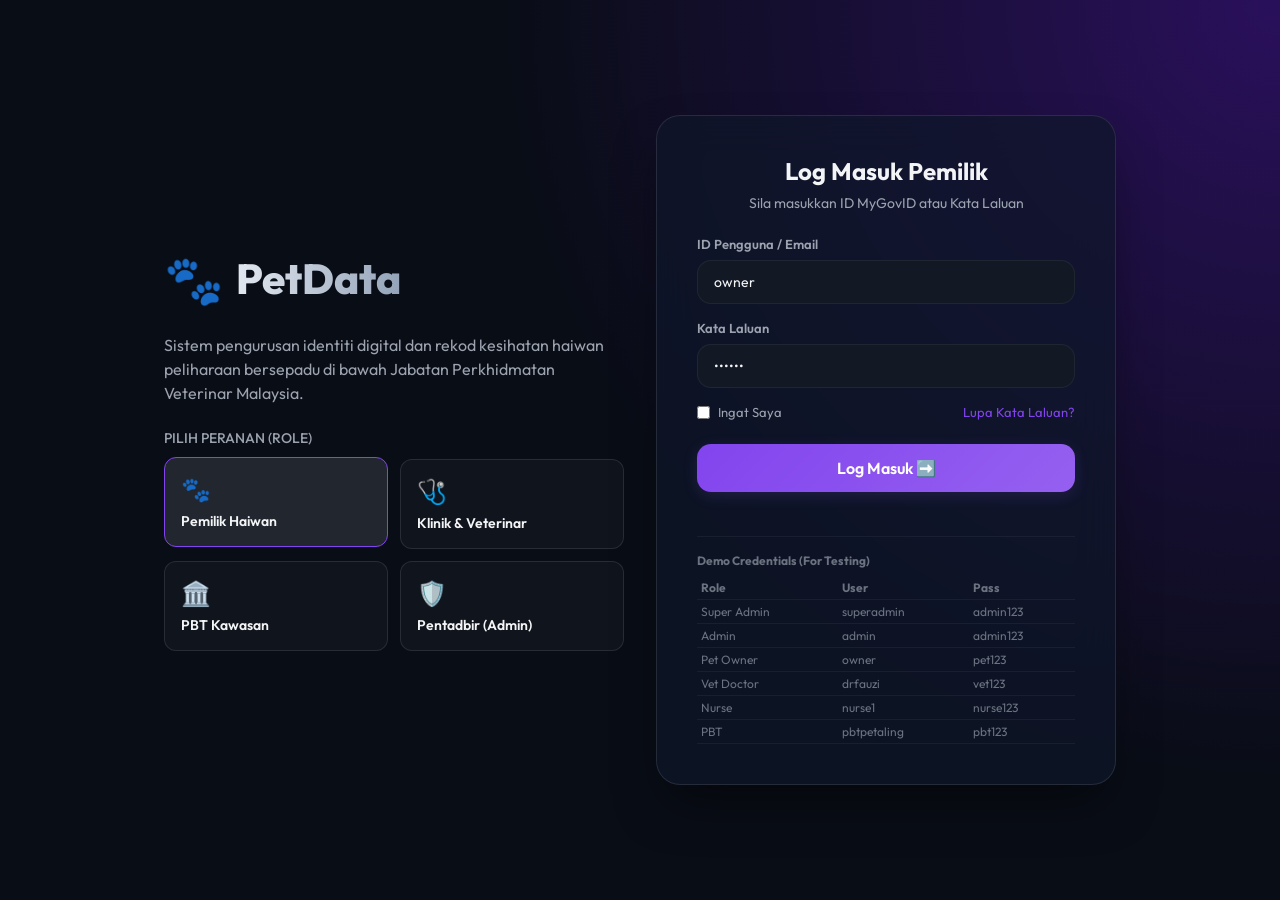
==== commit 76ea4204: "feat: Add Role-Based Access Control (RBAC) and Login Portal - Added login.html with role selector ca" ====
--- a/index.html
+++ b/index.html
@@ -102,10 +102,14 @@
           </button>
           
           <!-- User Profile -->
-          <div class="user-profile-badge">
-            <div class="user-avatar">EH</div>
-            <span class="user-name">Engku Helmy</span>
-          </div>
+          <div class="user-profile-badge" style="display: flex; align-items: center; gap: 10px;">
+            <div class="user-avatar" id="user-avatar-display">--</div>
+            <div style="display: flex; flex-direction: column; line-height: 1.2;">
+              <span class="user-name" id="user-name-display" style="font-weight: 600;">Loading...</span>
+              <span id="user-role-display" style="font-size: 11px; font-weight: 600;">--</span>
+            </div>
+          </div>
+          <button id="logout-btn" class="btn-secondary" style="padding: 6px 12px; font-size: 12px; margin-left: 8px; border-color: rgba(239, 68, 68, 0.3); color: var(--danger);">Log Keluar</button>
         </div>
       </header>
 
@@ -675,6 +679,17 @@
   </div>
 
   <!-- --- SCRIPTS --- -->
+  <script src="./auth.js"></script>
+  <script>
+    document.addEventListener('DOMContentLoaded', () => {
+      // 1. Guard the route: Only 'user' role allowed here
+      const currentUser = requireAuth(['user']);
+      if (!currentUser) return; // Will redirect
+
+      // 2. Inject standard auth header UI (Name, Avatar, Role Badge, Logout)
+      injectAuthHeader(currentUser);
+    });
+  </script>
   <script src="./app.js"></script>
 </body>
 </html>
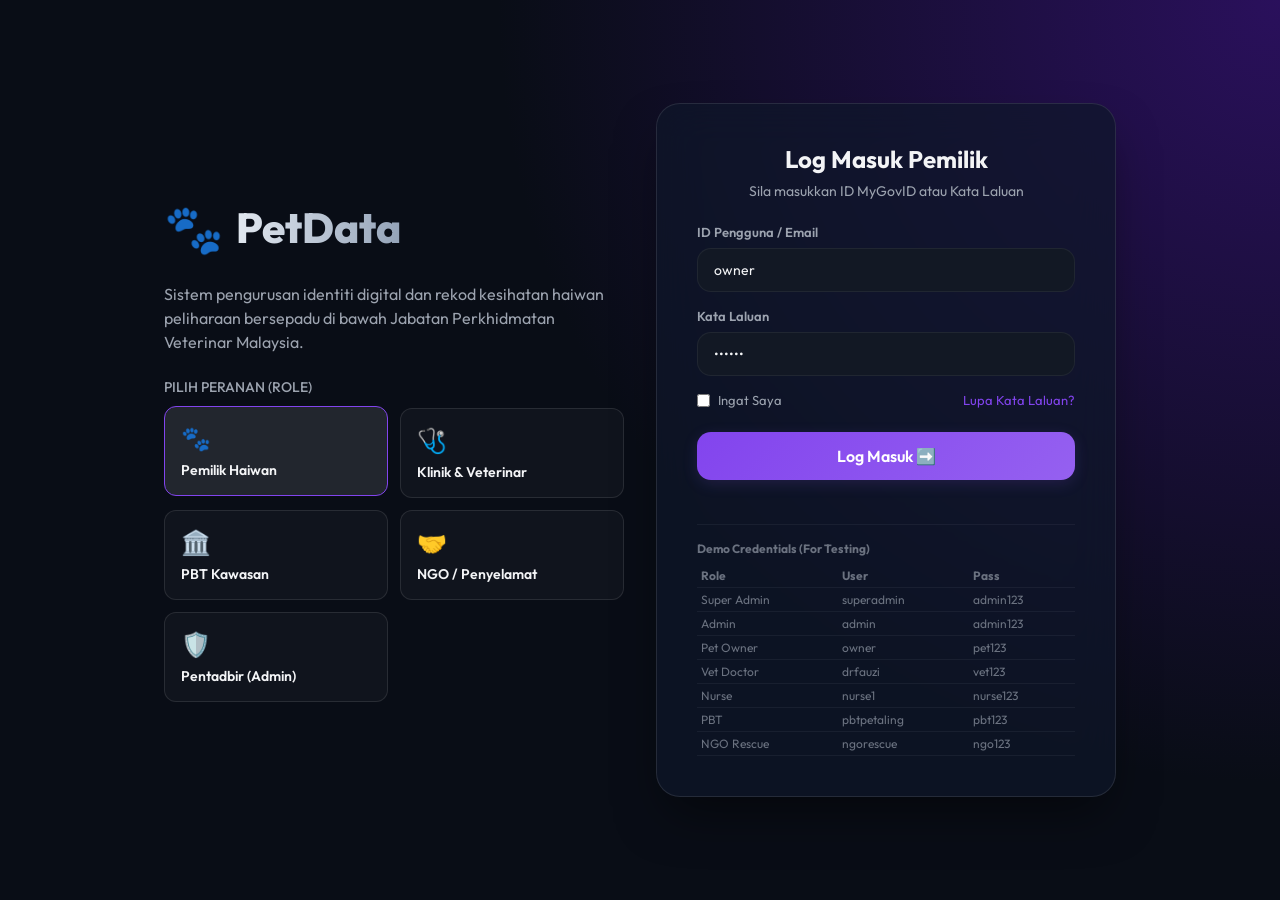
==== commit a1412cc4: "feat: Sync NGO Abuse Reports to PBT and display Awareness on Public Page" ====
--- a/index.html
+++ b/index.html
@@ -57,6 +57,10 @@
           <span class="nav-icon">🔄</span>
           <span>Pindahan & NFC</span>
         </div>
+        <div class="nav-item" data-tab="community" id="nav-community">
+          <span class="nav-icon">🤝</span>
+          <span>Kempen & Kesedaran</span>
+        </div>
       </nav>
       
       <div class="sidebar-footer">
@@ -540,8 +544,74 @@
           <button type="button" class="btn-secondary" id="modal-add-pet-cancel">Batal</button>
           <button type="submit" class="btn-primary">Daftar Profil 💾</button>
         </div>
-      </form>
-    </div>
+        <!-- SECTION: COMMUNITY (Kempen & Kesedaran) -->
+        <section class="tab-pane" id="tab-community">
+          <div class="dashboard-grid">
+            <!-- Fundraising Campaigns -->
+            <div class="glass-card">
+              <h2>Kempen Bantuan & Kutipan Dana NGO</h2>
+              <p style="color: var(--text-secondary); font-size: 13px; margin-bottom: 16px;">Sumbang untuk perubatan dan penjagaan haiwan terbiar yang dikendalikan oleh rakan NGO kami.</p>
+              
+              <div style="display: flex; flex-direction: column; gap: 16px;">
+                <div style="border: 1px solid var(--border-color); border-radius: var(--radius-md); padding: 12px; background: rgba(255,255,255,0.02);">
+                  <div style="display: flex; gap: 12px; align-items: center;">
+                    <div style="width: 80px; height: 80px; border-radius: var(--radius-sm); overflow: hidden; background: #333;">
+                      <img src="https://images.unsplash.com/photo-1548767797-d8c844163c4c?auto=format&fit=crop&w=400&q=80" style="width: 100%; height: 100%; object-fit: cover;">
+                    </div>
+                    <div style="flex-grow: 1;">
+                      <h4 style="margin: 0; font-size: 15px;">Dana Perubatan Pembedahan Kucing (Bubu)</h4>
+                      <p style="font-size: 12px; color: var(--text-muted); margin: 4px 0;">Oleh: Penyelamat Haiwan Malaysia</p>
+                      <!-- Progress -->
+                      <div style="width: 100%; height: 6px; background: rgba(255,255,255,0.1); border-radius: 3px; margin-top: 8px; overflow: hidden;">
+                         <div style="width: 50%; height: 100%; background: linear-gradient(90deg, var(--primary), var(--secondary));"></div>
+                      </div>
+                      <div style="display: flex; justify-content: space-between; font-size: 11px; margin-top: 4px; font-weight: 600;">
+                         <span>Terkumpul: RM 1,250</span>
+                         <span>Sasaran: RM 2,500</span>
+                      </div>
+                    </div>
+                  </div>
+                  <button class="btn-primary" style="width: 100%; margin-top: 12px; padding: 8px; font-size: 13px;">Sumbang Sekarang (ToyyibPay)</button>
+                </div>
+              </div>
+            </div>
+
+            <!-- Lost & Found Radar -->
+            <div class="glass-card">
+              <h2>Radar Haiwan Hilang / Ditemui</h2>
+              <p style="color: var(--text-secondary); font-size: 13px; margin-bottom: 16px;">Membantu menyatukan haiwan peliharaan dengan pemilik sah mereka.</p>
+              
+              <div style="display: flex; flex-direction: column; gap: 12px;">
+                <!-- Lost Item -->
+                <div style="display: flex; gap: 12px; padding: 12px; border: 1px solid rgba(245, 158, 11, 0.3); border-radius: var(--radius-md); background: rgba(245, 158, 11, 0.05);">
+                  <div style="width: 60px; height: 60px; border-radius: var(--radius-sm); overflow: hidden; border: 2px solid var(--warning);">
+                    <img src="https://images.unsplash.com/photo-1543852786-1cf6624b9987?auto=format&fit=crop&w=100&q=80" style="width: 100%; height: 100%; object-fit: cover;">
+                  </div>
+                  <div>
+                    <h4 style="margin: 0; color: var(--warning); font-size: 14px;">HILANG: Kucing Parsi (Oreo)</h4>
+                    <p style="margin: 4px 0; font-size: 12px; color: var(--text-secondary);">Lokasi: USJ 11, Subang Jaya</p>
+                    <button class="btn-secondary" style="padding: 4px 8px; font-size: 11px; margin-top: 4px; border-color: var(--warning); color: var(--warning);">Lapor Penemuan</button>
+                  </div>
+                </div>
+
+                <!-- Found Item -->
+                <div style="display: flex; gap: 12px; padding: 12px; border: 1px solid rgba(16, 185, 129, 0.3); border-radius: var(--radius-md); background: rgba(16, 185, 129, 0.05);">
+                  <div style="width: 60px; height: 60px; border-radius: var(--radius-sm); overflow: hidden; border: 2px solid var(--success);">
+                    <img src="https://images.unsplash.com/photo-1583511655857-d19b40a7a54e?auto=format&fit=crop&w=100&q=80" style="width: 100%; height: 100%; object-fit: cover;">
+                  </div>
+                  <div>
+                    <h4 style="margin: 0; color: var(--success); font-size: 14px;">DITEMUI: Anjing Baka Mix</h4>
+                    <p style="margin: 4px 0; font-size: 12px; color: var(--text-secondary);">Kini berada di Shelter NGO. Ada mikrocip.</p>
+                    <button class="btn-primary" style="padding: 4px 8px; font-size: 11px; margin-top: 4px; background: var(--success);">Semak Tuntutan</button>
+                  </div>
+                </div>
+              </div>
+            </div>
+          </div>
+        </section>
+
+      </div>
+    </main>
   </div>
 
   <!-- --- MODAL 2: ADD FOOD LOG ENTRY --- -->
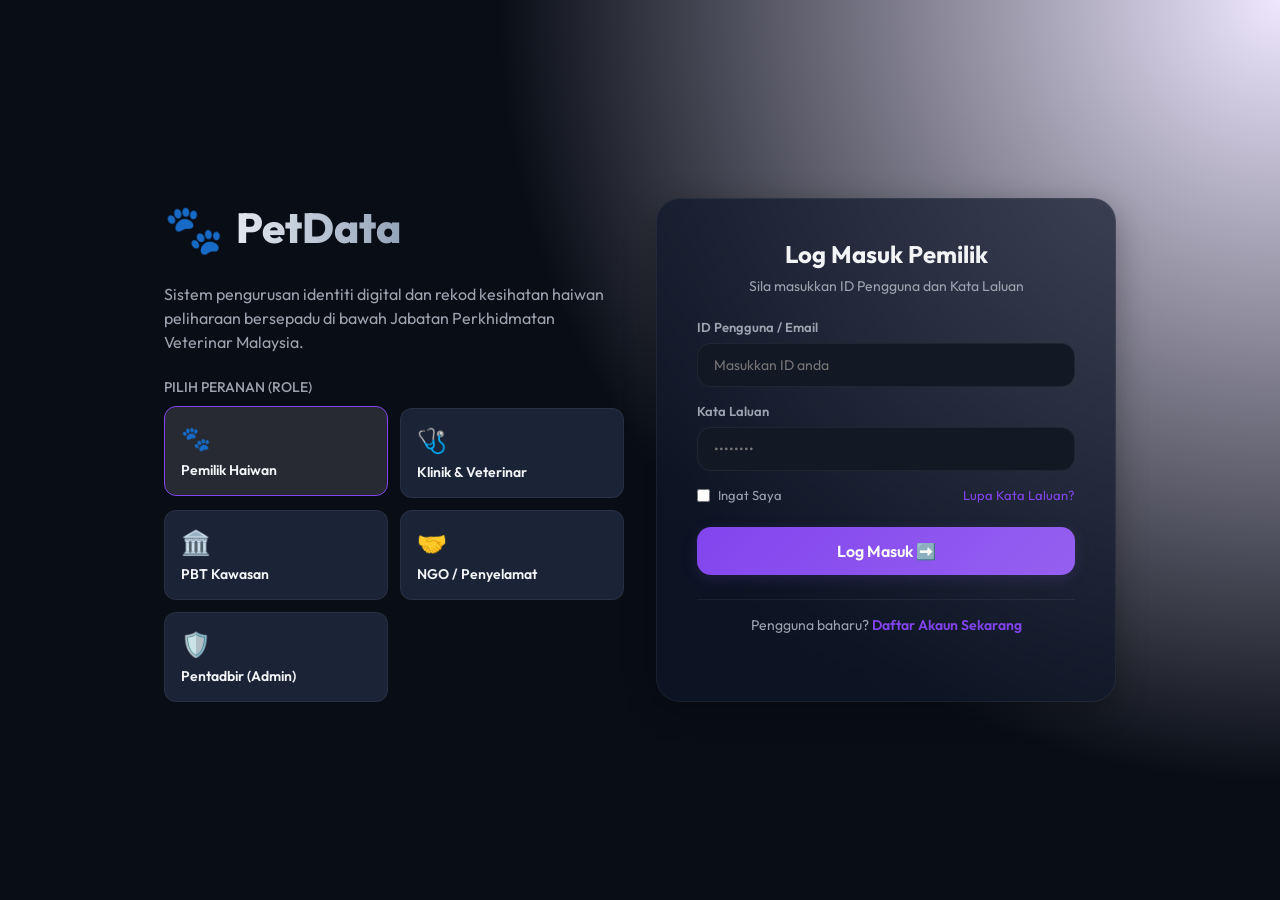
==== commit 48bdc0f4: "UI enhancements: remove demo credentials, fix mobile menu, update dark mode colors" ====
--- a/index.html
+++ b/index.html
@@ -377,7 +377,7 @@
               <!-- Ownership Transfer Wizard -->
               <div class="glass-card">
                 <h2 style="margin-bottom: 8px;">🔄 Pindahan Hak Milik (Ownership Transfer)</h2>
-                <p style="font-size: 13px; color: var(--text-secondary); margin-bottom: 24px;">Pindahkan profil haiwan secara sah kepada pemilik baru menggunakan pengesahan data MyGovID.</p>
+                <p style="font-size: 13px; color: var(--text-secondary); margin-bottom: 24px;">Pindahkan profil haiwan secara sah kepada pemilik baru.</p>
                 
                 <div class="step-wizard">
                   <div class="step-node active" id="step-node-1">
@@ -434,7 +434,7 @@
                   <span style="font-size: 48px;">✅</span>
                   <h3 style="margin-top: 16px;">Pindahan Selesai & Berjaya!</h3>
                   <p style="font-size: 13px; color: var(--text-secondary); margin-top: 8px; max-width: 400px; margin-left: auto; margin-right: auto;">
-                    Sijil pemilikan baharu sedang dijana. Notifikasi pengesahan telah dihantar kepada pemilik baru melalui e-mel dan akaun MyGovID mereka.
+                    Sijil pemilikan baharu sedang dijana. Notifikasi pengesahan telah dihantar kepada pemilik baru melalui e-mel.
                   </p>
                   <button type="button" class="btn-primary" id="btn-reset-transfer" style="margin: 24px auto 0 auto;">Selesai</button>
                 </div>
@@ -553,16 +553,16 @@
               <p style="color: var(--text-secondary); font-size: 13px; margin-bottom: 16px;">Sumbang untuk perubatan dan penjagaan haiwan terbiar yang dikendalikan oleh rakan NGO kami.</p>
               
               <div style="display: flex; flex-direction: column; gap: 16px;">
-                <div style="border: 1px solid var(--border-color); border-radius: var(--radius-md); padding: 12px; background: rgba(255,255,255,0.02);">
+                <div style="border: 1px solid var(--border-color); border-radius: var(--radius-md); padding: 12px; background: var(--bg-tertiary);">
                   <div style="display: flex; gap: 12px; align-items: center;">
-                    <div style="width: 80px; height: 80px; border-radius: var(--radius-sm); overflow: hidden; background: #333;">
+                    <div style="width: 80px; height: 80px; border-radius: var(--radius-sm); overflow: hidden; background: var(--border-color-hover);">
                       <img src="https://images.unsplash.com/photo-1548767797-d8c844163c4c?auto=format&fit=crop&w=400&q=80" style="width: 100%; height: 100%; object-fit: cover;">
                     </div>
                     <div style="flex-grow: 1;">
                       <h4 style="margin: 0; font-size: 15px;">Dana Perubatan Pembedahan Kucing (Bubu)</h4>
                       <p style="font-size: 12px; color: var(--text-muted); margin: 4px 0;">Oleh: Penyelamat Haiwan Malaysia</p>
                       <!-- Progress -->
-                      <div style="width: 100%; height: 6px; background: rgba(255,255,255,0.1); border-radius: 3px; margin-top: 8px; overflow: hidden;">
+                      <div style="width: 100%; height: 6px; background: var(--border-color); border-radius: 3px; margin-top: 8px; overflow: hidden;">
                          <div style="width: 50%; height: 100%; background: linear-gradient(90deg, var(--primary), var(--secondary));"></div>
                       </div>
                       <div style="display: flex; justify-content: space-between; font-size: 11px; margin-top: 4px; font-weight: 600;">
--- a/style.css
+++ b/style.css
@@ -1514,7 +1514,9 @@
     background-color: var(--bg-secondary);
     border-top: 1px solid var(--border-color);
     padding: 10px 16px;
-    justify-content: space-around;
+    justify-content: flex-start;
+    overflow-x: auto;
+    gap: 16px;
     z-index: 100;
     box-shadow: 0 -4px 20px rgba(0,0,0,0.15);
   }
@@ -1522,9 +1524,10 @@
   .nav-item {
     flex-direction: column;
     gap: 4px;
-    padding: 8px;
+    padding: 8px 12px;
     font-size: 10px;
     border: none;
+    flex-shrink: 0;
   }
 
   .nav-item:hover {
@@ -1539,7 +1542,7 @@
   }
 
   .nav-item span:last-child {
-    display: none; /* Hide labels on mobile bottom bar */
+    display: block; /* Show labels since we can scroll */
   }
 
   .sidebar-footer {
